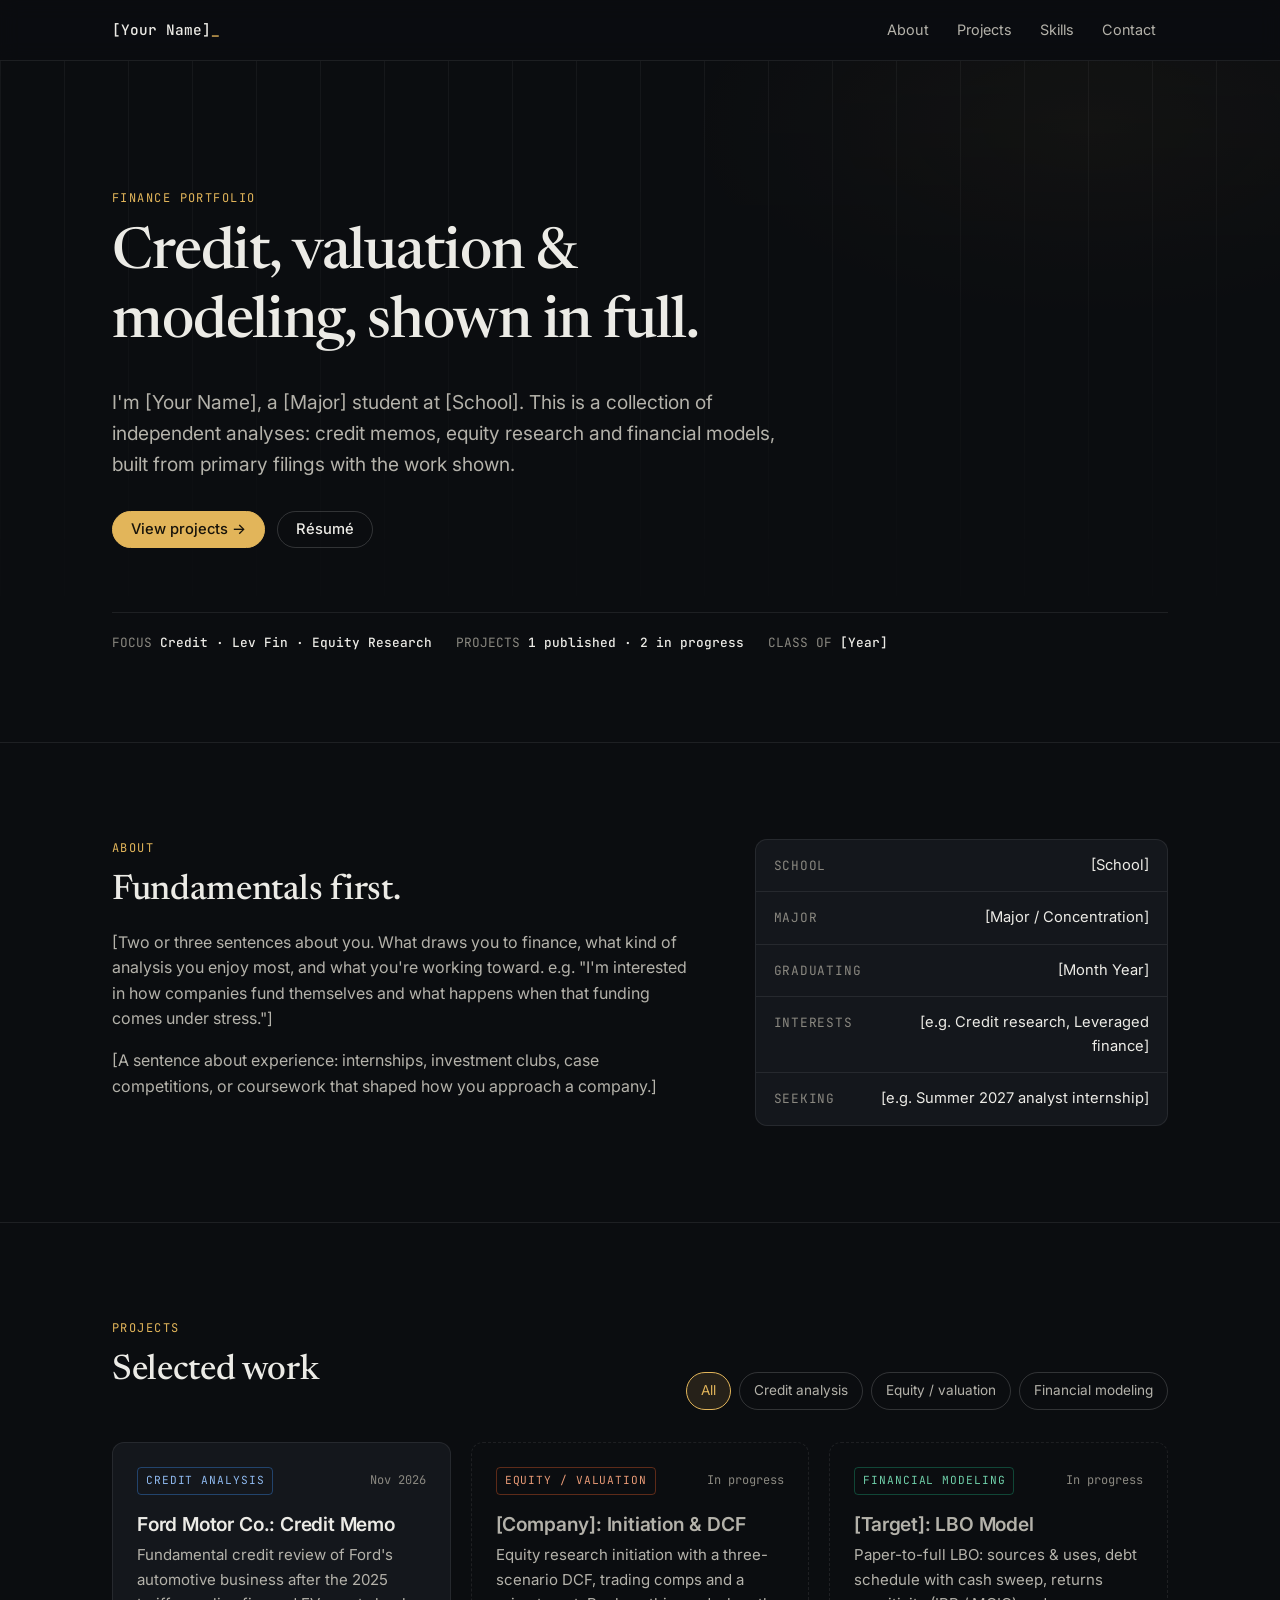
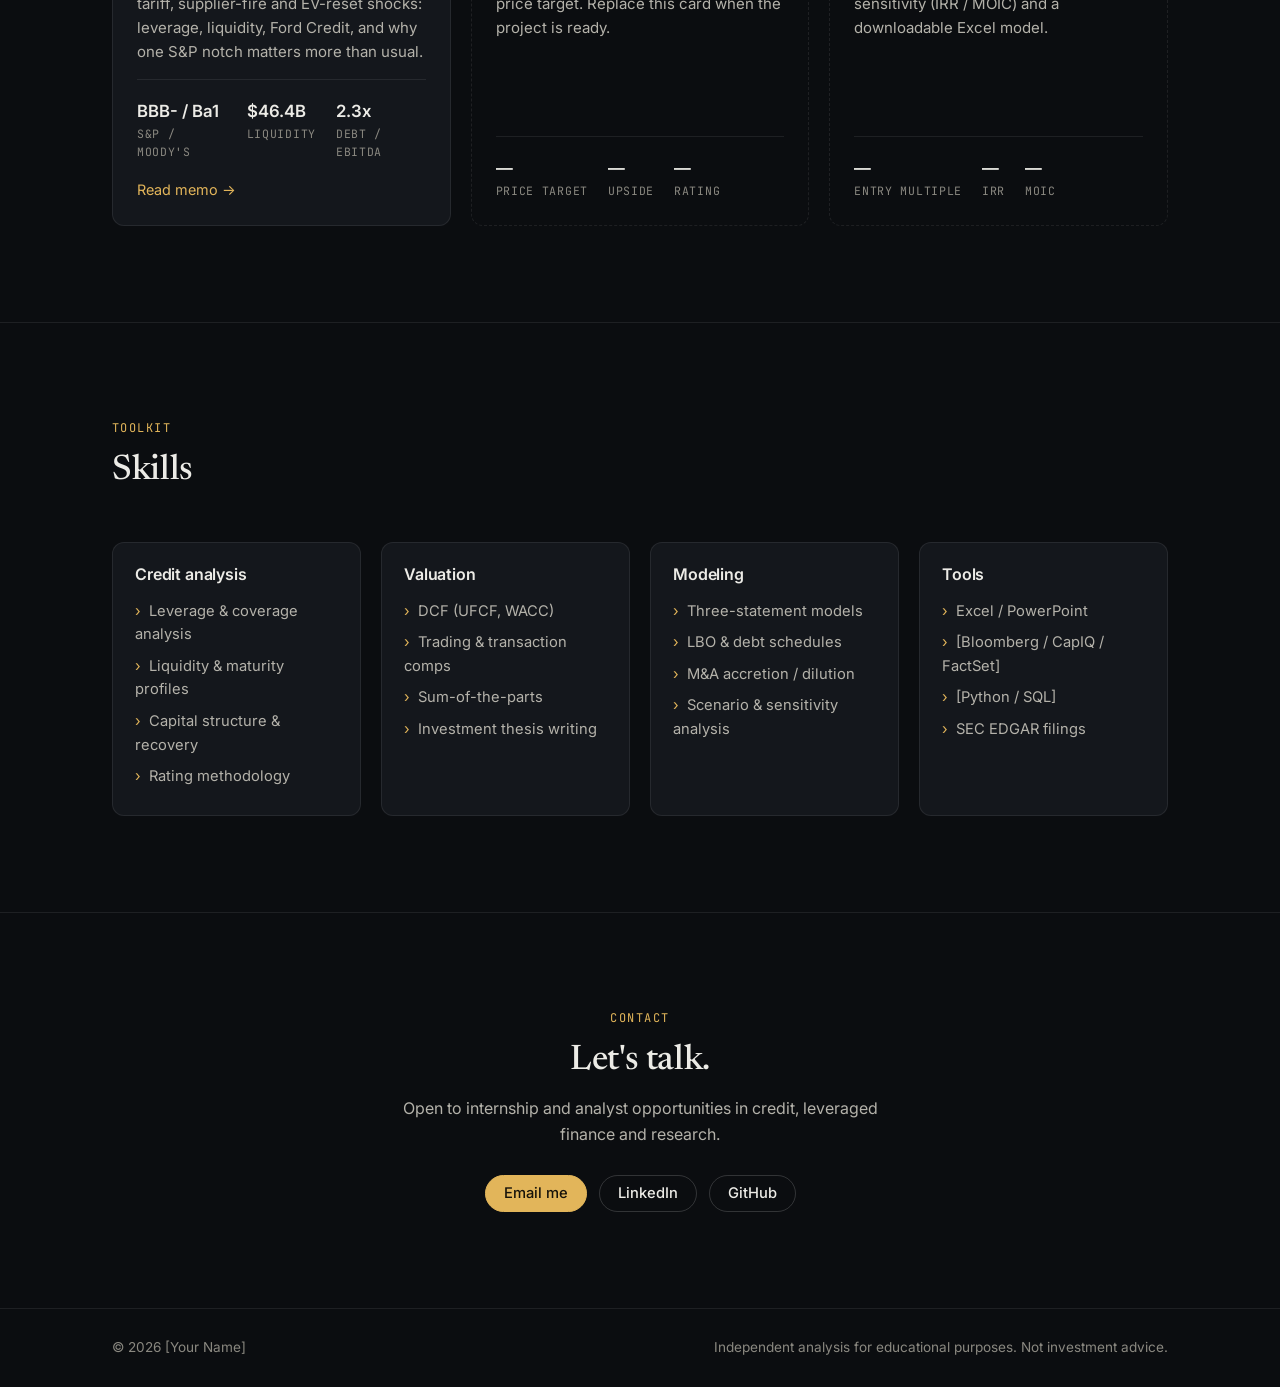
==== index.html @ 2c77fc1b "Build dark-theme finance portfolio with sample Ford credit memo - Home page: hero, about, filterable" ====
<!doctype html>
<html lang="en">
<head>
  <meta charset="utf-8">
  <meta name="viewport" content="width=device-width, initial-scale=1">
  <title>[Your Name] · Finance Portfolio</title>
  <meta name="description" content="Credit analysis, equity valuation and financial modeling projects by [Your Name].">
  <meta name="theme-color" content="#0b0d10">
  <link rel="icon" href="assets/img/favicon.svg" type="image/svg+xml">
  <link rel="preconnect" href="https://fonts.googleapis.com">
  <link rel="preconnect" href="https://fonts.gstatic.com" crossorigin>
  <link href="https://fonts.googleapis.com/css2?family=Inter:wght@400;500;600&family=JetBrains+Mono:wght@400;500&family=Newsreader:opsz,wght@6..72,400;6..72,500&display=swap" rel="stylesheet">
  <link rel="stylesheet" href="assets/css/style.css">
</head>
<body>
  <a class="skip-link" href="#main">Skip to content</a>

  <header class="nav">
    <div class="container nav-inner">
      <a class="brand" href="#top">[Your Name]<span>_</span></a>
      <button class="nav-toggle" aria-expanded="false" aria-controls="nav-links">Menu</button>
      <ul class="nav-links" id="nav-links">
        <li><a href="#about">About</a></li>
        <li><a href="#projects">Projects</a></li>
        <li><a href="#skills">Skills</a></li>
        <li><a href="#contact">Contact</a></li>
      </ul>
    </div>
  </header>

  <main id="main">
    <!-- ============ HERO ============ -->
    <section class="hero" id="top">
      <div class="container">
        <span class="eyebrow">Finance portfolio</span>
        <h1>Credit, valuation &amp; modeling, shown in full.</h1>
        <p class="lede">
          I'm [Your Name], a [Major] student at [School]. This is a collection of independent
          analyses: credit memos, equity research and financial models, built from primary filings
          with the work shown.
        </p>
        <div class="hero-actions">
          <a class="btn btn-primary" href="#projects">View projects →</a>
          <a class="btn" href="assets/resume.pdf" target="_blank" rel="noopener">Résumé</a>
        </div>
        <div class="ticker" aria-label="Quick facts">
          <span>FOCUS <b>Credit · Lev Fin · Equity Research</b></span>
          <span>PROJECTS <b>1 published · 2 in progress</b></span>
          <span>CLASS OF <b>[Year]</b></span>
        </div>
      </div>
    </section>

    <!-- ============ ABOUT ============ -->
    <section class="section" id="about">
      <div class="container about-grid">
        <div>
          <span class="eyebrow">About</span>
          <h2>Fundamentals first.</h2>
          <p>
            [Two or three sentences about you. What draws you to finance, what kind of analysis you
            enjoy most, and what you're working toward. e.g. "I'm interested in how companies fund
            themselves and what happens when that funding comes under stress."]
          </p>
          <p>
            [A sentence about experience: internships, investment clubs, case competitions,
            or coursework that shaped how you approach a company.]
          </p>
        </div>
        <ul class="facts">
          <li><span>School</span><span>[School]</span></li>
          <li><span>Major</span><span>[Major / Concentration]</span></li>
          <li><span>Graduating</span><span>[Month Year]</span></li>
          <li><span>Interests</span><span>[e.g. Credit research, Leveraged finance]</span></li>
          <li><span>Seeking</span><span>[e.g. Summer 2027 analyst internship]</span></li>
        </ul>
      </div>
    </section>

    <!-- ============ PROJECTS ============ -->
    <section class="section" id="projects">
      <div class="container">
        <div class="section-head">
          <div>
            <span class="eyebrow">Projects</span>
            <h2>Selected work</h2>
          </div>
          <div class="filters" role="group" aria-label="Filter projects">
            <button class="chip" data-filter="all" aria-pressed="true">All</button>
            <button class="chip" data-filter="credit" aria-pressed="false">Credit analysis</button>
            <button class="chip" data-filter="equity" aria-pressed="false">Equity / valuation</button>
            <button class="chip" data-filter="model" aria-pressed="false">Financial modeling</button>
          </div>
        </div>

        <div class="grid">
          <!-- Published project -->
          <a class="card" href="projects/ford-credit-analysis.html" data-category="credit">
            <div class="card-top">
              <span class="tag tag-credit">Credit analysis</span>
              <span class="date">Nov 2026</span>
            </div>
            <h3>Ford Motor Co.: Credit Memo</h3>
            <p>
              Fundamental credit review of Ford's automotive business after the 2025 tariff, supplier-fire and EV-reset shocks: leverage, liquidity, Ford Credit, and why one S&amp;P notch matters more than usual.
            </p>
            <div class="card-metrics">
              <div><b>BBB- / Ba1</b><small>S&amp;P / Moody's</small></div>
              <div><b>$46.4B</b><small>Liquidity</small></div>
              <div><b>2.3x</b><small>Debt / EBITDA</small></div>
            </div>
            <span class="card-cta">Read memo →</span>
          </a>

          <!-- Placeholder: copy projects/project-template.html to publish -->
          <div class="card placeholder" data-category="equity">
            <div class="card-top">
              <span class="tag tag-equity">Equity / valuation</span>
              <span class="date">In progress</span>
            </div>
            <h3>[Company]: Initiation &amp; DCF</h3>
            <p>
              Equity research initiation with a three-scenario DCF, trading comps and a price target.
              Replace this card when the project is ready.
            </p>
            <div class="card-metrics">
              <div><b>—</b><small>Price target</small></div>
              <div><b>—</b><small>Upside</small></div>
              <div><b>—</b><small>Rating</small></div>
            </div>
          </div>

          <div class="card placeholder" data-category="model">
            <div class="card-top">
              <span class="tag tag-model">Financial modeling</span>
              <span class="date">In progress</span>
            </div>
            <h3>[Target]: LBO Model</h3>
            <p>
              Paper-to-full LBO: sources &amp; uses, debt schedule with cash sweep, returns
              sensitivity (IRR / MOIC) and a downloadable Excel model.
            </p>
            <div class="card-metrics">
              <div><b>—</b><small>Entry multiple</small></div>
              <div><b>—</b><small>IRR</small></div>
              <div><b>—</b><small>MOIC</small></div>
            </div>
          </div>
        </div>
      </div>
    </section>

    <!-- ============ SKILLS ============ -->
    <section class="section" id="skills">
      <div class="container">
        <div class="section-head">
          <div>
            <span class="eyebrow">Toolkit</span>
            <h2>Skills</h2>
          </div>
        </div>
        <div class="skills">
          <div class="skill">
            <h3>Credit analysis</h3>
            <ul>
              <li>Leverage &amp; coverage analysis</li>
              <li>Liquidity &amp; maturity profiles</li>
              <li>Capital structure &amp; recovery</li>
              <li>Rating methodology</li>
            </ul>
          </div>
          <div class="skill">
            <h3>Valuation</h3>
            <ul>
              <li>DCF (UFCF, WACC)</li>
              <li>Trading &amp; transaction comps</li>
              <li>Sum-of-the-parts</li>
              <li>Investment thesis writing</li>
            </ul>
          </div>
          <div class="skill">
            <h3>Modeling</h3>
            <ul>
              <li>Three-statement models</li>
              <li>LBO &amp; debt schedules</li>
              <li>M&amp;A accretion / dilution</li>
              <li>Scenario &amp; sensitivity analysis</li>
            </ul>
          </div>
          <div class="skill">
            <h3>Tools</h3>
            <ul>
              <li>Excel / PowerPoint</li>
              <li>[Bloomberg / CapIQ / FactSet]</li>
              <li>[Python / SQL]</li>
              <li>SEC EDGAR filings</li>
            </ul>
          </div>
        </div>
      </div>
    </section>

    <!-- ============ CONTACT ============ -->
    <section class="section contact" id="contact">
      <div class="container">
        <span class="eyebrow">Contact</span>
        <h2>Let's talk.</h2>
        <p>Open to internship and analyst opportunities in credit, leveraged finance and research.</p>
        <div class="hero-actions">
          <a class="btn btn-primary" href="mailto:[your.email@example.com]">Email me</a>
          <a class="btn" href="https://www.linkedin.com/in/[your-handle]" target="_blank" rel="noopener">LinkedIn</a>
          <a class="btn" href="https://github.com/tobelin1201" target="_blank" rel="noopener">GitHub</a>
        </div>
      </div>
    </section>
  </main>

  <footer class="footer">
    <div class="container">
      <span>© <span data-year>2026</span> [Your Name]</span>
      <span>Independent analysis for educational purposes. Not investment advice.</span>
    </div>
  </footer>

  <script src="assets/js/main.js"></script>
</body>
</html>
---- assets/css/style.css ----
/* ==========================================================================
   Portfolio — dark theme
   Edit the tokens in :root to restyle the whole site.
   ========================================================================== */

:root {
  color-scheme: dark;

  /* Surfaces */
  --bg:          #0b0d10;   /* page */
  --surface-1:   #14171c;   /* cards, charts */
  --surface-2:   #1b1f26;   /* raised / hover */
  --border:      rgba(255, 255, 255, 0.08);
  --border-strong: rgba(255, 255, 255, 0.16);

  /* Ink */
  --text:        #ecebe6;
  --text-2:      #b4b2aa;
  --muted:       #8a8880;

  /* Accent (links, highlights) */
  --accent:      #e2b55a;
  --accent-soft: rgba(226, 181, 90, 0.12);

  /* Status — always paired with a label, never color alone */
  --good:        #2fbf71;
  --warn:        #fab219;
  --bad:         #e66767;

  /* Chart series (validated for CVD separation on --surface-1) */
  --series-1:    #3987e5;
  --series-2:    #d95926;
  --series-3:    #199e70;
  --series-4:    #c98500;
  --grid:        #262a31;
  --axis:        #3a3f47;

  /* Type */
  --font-sans:   "Inter", system-ui, -apple-system, "Segoe UI", sans-serif;
  --font-serif:  "Newsreader", Georgia, "Times New Roman", serif;
  --font-mono:   "JetBrains Mono", ui-monospace, "SFMono-Regular", Menlo, monospace;

  --radius:      12px;
  --radius-sm:   8px;
  --maxw:        1120px;
  --gutter:      clamp(16px, 4vw, 32px);
}

/* ---------- Base ---------- */
*, *::before, *::after { box-sizing: border-box; }
html { scroll-behavior: smooth; -webkit-text-size-adjust: 100%; }
@media (prefers-reduced-motion: reduce) { html { scroll-behavior: auto; } * { transition: none !important; animation: none !important; } }

body {
  margin: 0;
  background: var(--bg);
  color: var(--text);
  font-family: var(--font-sans);
  font-size: 16px;
  line-height: 1.6;
  -webkit-font-smoothing: antialiased;
  overflow-x: hidden;
}

img, svg { max-width: 100%; display: block; }
a { color: var(--accent); text-decoration: none; }
a:hover { text-decoration: underline; text-underline-offset: 3px; }
:focus-visible { outline: 2px solid var(--accent); outline-offset: 3px; border-radius: 4px; }

h1, h2, h3, h4 { line-height: 1.2; margin: 0 0 .5em; font-weight: 600; letter-spacing: -0.01em; }
h1 { font-family: var(--font-serif); font-weight: 500; font-size: clamp(2.2rem, 5.5vw, 3.6rem); letter-spacing: -0.02em; }
h2 { font-family: var(--font-serif); font-weight: 500; font-size: clamp(1.6rem, 3.2vw, 2.2rem); }
h3 { font-size: 1.1rem; }
p { margin: 0 0 1em; }

.container { width: 100%; max-width: var(--maxw); margin: 0 auto; padding: 0 var(--gutter); }
.mono { font-family: var(--font-mono); }
.eyebrow {
  font-family: var(--font-mono);
  font-size: .75rem;
  letter-spacing: .12em;
  text-transform: uppercase;
  color: var(--accent);
  margin-bottom: .75rem;
  display: block;
}
.muted { color: var(--muted); }
.skip-link { position: absolute; left: -999px; top: 8px; background: var(--accent); color: #000; padding: 8px 12px; border-radius: 6px; z-index: 100; }
.skip-link:focus { left: 8px; }

/* ---------- Nav ---------- */
.nav {
  position: sticky; top: 0; z-index: 50;
  background: rgba(11, 13, 16, 0.82);
  backdrop-filter: saturate(140%) blur(10px);
  -webkit-backdrop-filter: saturate(140%) blur(10px);
  border-bottom: 1px solid var(--border);
}
.nav-inner { display: flex; align-items: center; justify-content: space-between; height: 60px; gap: 16px; }
.brand { font-family: var(--font-mono); font-size: .9rem; color: var(--text); font-weight: 500; white-space: nowrap; }
.brand span { color: var(--accent); }
.brand:hover { text-decoration: none; }
.nav-links { display: flex; gap: 4px; list-style: none; margin: 0; padding: 0; }
.nav-links a { color: var(--text-2); font-size: .9rem; padding: 6px 12px; border-radius: 6px; }
.nav-links a:hover { color: var(--text); background: var(--surface-2); text-decoration: none; }
.nav-toggle { display: none; background: none; border: 1px solid var(--border-strong); color: var(--text); border-radius: 6px; padding: 6px 10px; font: inherit; font-size: .85rem; cursor: pointer; }

@media (max-width: 720px) {
  .nav-toggle { display: inline-block; }
  .nav-links {
    display: none; position: absolute; top: 60px; left: 0; right: 0;
    flex-direction: column; padding: 8px var(--gutter) 16px;
    background: var(--bg); border-bottom: 1px solid var(--border);
  }
  .nav-links.open { display: flex; }
  .nav-links a { display: block; padding: 10px 12px; }
  .nav-links.nav-simple { display: flex; position: static; flex-direction: row; padding: 0; border: 0; background: none; }
}

/* ---------- Buttons ---------- */
.btn {
  display: inline-flex; align-items: center; gap: 8px;
  padding: 10px 18px; border-radius: 999px;
  font-size: .92rem; font-weight: 500; line-height: 1;
  border: 1px solid var(--border-strong); color: var(--text); background: transparent;
  cursor: pointer; transition: background .15s, border-color .15s, color .15s;
}
.btn:hover { background: var(--surface-2); text-decoration: none; }
.btn-primary { background: var(--accent); border-color: var(--accent); color: #17130a; }
.btn-primary:hover { background: #ecc574; border-color: #ecc574; }

/* ---------- Hero ---------- */
.hero { padding: clamp(64px, 12vw, 128px) 0 clamp(48px, 8vw, 88px); position: relative; }
.hero::before {
  content: ""; position: absolute; inset: 0; pointer-events: none;
  background:
    radial-gradient(600px 300px at 85% 10%, rgba(226, 181, 90, 0.07), transparent 70%),
    linear-gradient(to right, var(--border) 1px, transparent 1px) 0 0 / 64px 64px;
  mask-image: linear-gradient(to bottom, #000 0%, transparent 85%);
  -webkit-mask-image: linear-gradient(to bottom, #000 0%, transparent 85%);
  opacity: .6;
}
.hero .container { position: relative; }
.hero h1 { max-width: 19ch; }
.hero .lede { font-size: clamp(1.05rem, 2vw, 1.2rem); color: var(--text-2); max-width: 58ch; margin-bottom: 2rem; }
.hero-actions { display: flex; flex-wrap: wrap; gap: 12px; }

.ticker {
  display: flex; flex-wrap: wrap; gap: 8px 24px;
  margin-top: clamp(40px, 6vw, 64px); padding-top: 20px;
  border-top: 1px solid var(--border);
  font-family: var(--font-mono); font-size: .8rem; color: var(--muted);
}
.ticker b { color: var(--text); font-weight: 500; }

/* ---------- Sections ---------- */
section { scroll-margin-top: 72px; }
.section { padding: clamp(56px, 9vw, 96px) 0; border-top: 1px solid var(--border); }
.section-head { display: flex; flex-wrap: wrap; align-items: end; justify-content: space-between; gap: 16px 24px; margin-bottom: 32px; }
.section-head p { color: var(--text-2); max-width: 52ch; margin: 0; }

/* ---------- About ---------- */
.about-grid { display: grid; grid-template-columns: 1.4fr 1fr; gap: clamp(24px, 5vw, 64px); }
.about-grid p { color: var(--text-2); }
.facts { list-style: none; margin: 0; padding: 0; border: 1px solid var(--border); border-radius: var(--radius); background: var(--surface-1); }
.facts li { display: flex; justify-content: space-between; gap: 16px; padding: 14px 18px; border-bottom: 1px solid var(--border); font-size: .92rem; }
.facts li:last-child { border-bottom: 0; }
.facts span:first-child { color: var(--muted); font-family: var(--font-mono); font-size: .8rem; text-transform: uppercase; letter-spacing: .06em; padding-top: 2px; }
.facts span:last-child { text-align: right; }
@media (max-width: 820px) { .about-grid { grid-template-columns: 1fr; } }

/* ---------- Filters ---------- */
.filters { display: flex; flex-wrap: wrap; gap: 8px; }
.chip {
  font: inherit; font-size: .85rem; cursor: pointer;
  padding: 7px 14px; border-radius: 999px;
  border: 1px solid var(--border-strong); background: transparent; color: var(--text-2);
  transition: all .15s;
}
.chip:hover { color: var(--text); background: var(--surface-2); }
.chip[aria-pressed="true"] { background: var(--accent-soft); border-color: var(--accent); color: var(--accent); }

/* ---------- Project cards ---------- */
.grid { display: grid; grid-template-columns: repeat(auto-fill, minmax(min(100%, 320px), 1fr)); gap: 20px; }
.card {
  position: relative; display: flex; flex-direction: column;
  background: var(--surface-1); border: 1px solid var(--border); border-radius: var(--radius);
  padding: 24px; min-height: 280px;
  transition: border-color .2s, transform .2s, background .2s;
}
.card:hover { border-color: var(--border-strong); background: var(--surface-2); }
a.card { color: inherit; }
a.card:hover { text-decoration: none; transform: translateY(-2px); }
.card-top { display: flex; justify-content: space-between; align-items: center; gap: 12px; margin-bottom: 18px; }
.tag { font-family: var(--font-mono); font-size: .7rem; letter-spacing: .08em; text-transform: uppercase; padding: 4px 8px; border-radius: 4px; border: 1px solid var(--border-strong); color: var(--text-2); }
.tag-credit { color: #8fbaf0; border-color: rgba(57, 135, 229, .4); }
.tag-equity { color: #e89a76; border-color: rgba(217, 89, 38, .4); }
.tag-model  { color: #6fcfa9; border-color: rgba(25, 158, 112, .4); }
.card .date { font-family: var(--font-mono); font-size: .75rem; color: var(--muted); }
.card h3 { font-size: 1.2rem; margin-bottom: .4em; }
.card p { color: var(--text-2); font-size: .94rem; }
.card-metrics { display: flex; gap: 20px; margin-top: auto; padding-top: 18px; border-top: 1px solid var(--border); }
.card-metrics div { display: flex; flex-direction: column; }
.card-metrics b { font-weight: 600; font-size: 1.05rem; }
.card-metrics small { color: var(--muted); font-size: .72rem; font-family: var(--font-mono); text-transform: uppercase; letter-spacing: .06em; }
.card-cta { margin-top: 16px; font-size: .9rem; color: var(--accent); }
.card.placeholder { border-style: dashed; background: transparent; }
.card.placeholder h3 { color: var(--text-2); }
.card[hidden] { display: none; }

/* ---------- Skills ---------- */
.skills { display: grid; grid-template-columns: repeat(auto-fit, minmax(min(100%, 240px), 1fr)); gap: 20px; }
.skill { border: 1px solid var(--border); border-radius: var(--radius); padding: 22px; background: var(--surface-1); }
.skill h3 { font-size: 1rem; margin-bottom: .75em; }
.skill ul { list-style: none; margin: 0; padding: 0; color: var(--text-2); font-size: .92rem; }
.skill li { padding: 4px 0; }
.skill li::before { content: "›"; color: var(--accent); margin-right: 8px; }

/* ---------- Contact / footer ---------- */
.contact { text-align: center; }
.contact h2 { margin-bottom: .4em; }
.contact p { color: var(--text-2); max-width: 48ch; margin: 0 auto 28px; }
.contact .hero-actions { justify-content: center; }
.footer { border-top: 1px solid var(--border); padding: 28px 0; color: var(--muted); font-size: .85rem; }
.footer .container { display: flex; flex-wrap: wrap; justify-content: space-between; gap: 12px; }

/* ==========================================================================
   Project / memo pages
   ========================================================================== */
.memo-head { padding: clamp(48px, 8vw, 88px) 0 32px; }
.memo-head h1 { max-width: 22ch; }
.back { display: table; font-size: .88rem; color: var(--text-2); margin-bottom: 28px; }
.memo-meta { display: flex; flex-wrap: wrap; gap: 8px 28px; font-family: var(--font-mono); font-size: .8rem; color: var(--muted); margin-top: 20px; }
.memo-meta b { color: var(--text); font-weight: 500; }

.memo-layout { display: grid; grid-template-columns: 200px minmax(0, 1fr); gap: 56px; padding-bottom: 96px; }
.toc { position: sticky; top: 84px; align-self: start; font-size: .85rem; }
.toc p { font-family: var(--font-mono); font-size: .72rem; letter-spacing: .1em; text-transform: uppercase; color: var(--muted); margin-bottom: 10px; }
.toc ol { list-style: none; margin: 0; padding: 0; border-left: 1px solid var(--border); }
.toc a { display: block; color: var(--text-2); padding: 5px 0 5px 14px; margin-left: -1px; border-left: 1px solid transparent; }
.toc a:hover, .toc a.active { color: var(--text); border-left-color: var(--accent); text-decoration: none; }
@media (max-width: 960px) { .memo-layout { grid-template-columns: 1fr; gap: 0; } .toc { display: none; } }

.memo { min-width: 0; }
.memo section { padding: 40px 0; border-top: 1px solid var(--border); }
.memo section:first-child { border-top: 0; padding-top: 0; }
.memo h2 { font-size: 1.7rem; }
.memo h3 { margin-top: 1.6em; }
.memo p, .memo li { color: var(--text-2); }
.memo p strong, .memo li strong { color: var(--text); font-weight: 600; }
.memo ul { padding-left: 1.2em; }
.memo li { margin-bottom: .5em; }
.memo .num { font-variant-numeric: tabular-nums; }

/* Verdict box */
.verdict {
  border: 1px solid var(--border-strong); border-left: 3px solid var(--accent);
  background: var(--surface-1); border-radius: var(--radius-sm);
  padding: 22px 24px; margin: 8px 0 28px;
}
.verdict .eyebrow { margin-bottom: .4rem; }
.verdict p:last-child { margin-bottom: 0; }
.verdict h3 { margin: 0 0 .5em; font-size: 1.2rem; }

/* Stat tiles */
.stats { display: grid; grid-template-columns: repeat(auto-fit, minmax(min(100%, 170px), 1fr)); gap: 12px; margin: 24px 0; }
.stat { background: var(--surface-1); border: 1px solid var(--border); border-radius: var(--radius-sm); padding: 16px 18px; }
.stat .label { font-size: .78rem; color: var(--muted); display: block; margin-bottom: 6px; }
.stat .value { font-size: 1.6rem; font-weight: 600; letter-spacing: -0.01em; color: var(--text); display: block; line-height: 1.15; }
.stat .sub { font-size: .78rem; color: var(--text-2); display: block; margin-top: 4px; }

/* Tables */
.table-wrap { overflow-x: auto; margin: 20px 0; border: 1px solid var(--border); border-radius: var(--radius-sm); background: var(--surface-1); }
table { width: 100%; border-collapse: collapse; font-size: .88rem; }
th, td { padding: 10px 14px; text-align: right; border-bottom: 1px solid var(--border); white-space: nowrap; font-variant-numeric: tabular-nums; }
th:first-child, td:first-child { text-align: left; }
thead th { font-family: var(--font-mono); font-weight: 500; font-size: .72rem; letter-spacing: .06em; text-transform: uppercase; color: var(--muted); background: var(--surface-2); }
tbody td { color: var(--text-2); }
tbody td:first-child { color: var(--text); }
tbody tr:last-child td { border-bottom: 0; }
tr.total td { color: var(--text); font-weight: 600; border-top: 1px solid var(--border-strong); }
tr.sub td:first-child { padding-left: 28px; }
.neg { color: var(--bad) !important; }
caption { caption-side: bottom; text-align: left; padding: 10px 14px; font-size: .78rem; color: var(--muted); }

/* Status pill (icon + label, never color alone) */
.pill { display: inline-flex; align-items: center; gap: 6px; font-size: .78rem; padding: 3px 9px; border-radius: 999px; border: 1px solid currentColor; white-space: nowrap; }
.pill.good { color: var(--good); }
.pill.warn { color: var(--warn); }
.pill.bad  { color: var(--bad); }

/* Strengths / risks */
.two-col { display: grid; grid-template-columns: 1fr 1fr; gap: 20px; margin-top: 16px; }
.two-col > div { border: 1px solid var(--border); border-radius: var(--radius-sm); padding: 20px 22px; background: var(--surface-1); }
.two-col h3 { margin-top: 0; display: flex; align-items: center; gap: 8px; }
.two-col ul { margin: 0; }
@media (max-width: 760px) { .two-col { grid-template-columns: 1fr; } }

.note { font-size: .82rem; color: var(--muted); border-top: 1px solid var(--border); padding-top: 16px; margin-top: 24px; }
.sources ol { padding-left: 1.2em; font-size: .86rem; }
.sources li { word-break: break-word; }

/* ==========================================================================
   Charts (rendered by assets/js/charts.js)
   ========================================================================== */
.chart-card { background: var(--surface-1); border: 1px solid var(--border); border-radius: var(--radius); padding: 20px 20px 12px; margin: 24px 0; }
.chart-card h4 { font-size: .98rem; margin: 0 0 2px; color: var(--text); }
.chart-card .chart-sub { font-size: .8rem; color: var(--muted); margin: 0 0 12px; }
.chart { position: relative; width: 100%; }
.chart svg { overflow: visible; }
.chart text { font-family: var(--font-sans); fill: var(--muted); font-size: 11px; font-variant-numeric: tabular-nums; }
.chart .label-strong { fill: var(--text); font-weight: 600; }
.chart .grid line { stroke: var(--grid); stroke-width: 1; }
.chart .zero { stroke: var(--axis); stroke-width: 1; }
.chart .bar { transition: opacity .12s; }
.chart .bar:hover, .chart .bar:focus { opacity: .8; outline: none; }
.chart .hit { fill: transparent; cursor: crosshair; }
.chart .crosshair { stroke: var(--axis); stroke-width: 1; }

.legend { display: flex; flex-wrap: wrap; gap: 6px 18px; font-size: .8rem; color: var(--text-2); margin: 0 0 10px; padding: 0; list-style: none; }
.legend li { display: inline-flex; align-items: center; gap: 7px; }
.legend .sw { width: 10px; height: 10px; border-radius: 2px; display: inline-block; }
.legend .ln { width: 16px; height: 2px; border-radius: 1px; display: inline-block; }

.tooltip {
  position: absolute; pointer-events: none; z-index: 5;
  background: #0e1014; border: 1px solid var(--border-strong); border-radius: 8px;
  padding: 8px 10px; font-size: .78rem; min-width: 130px;
  box-shadow: 0 6px 24px rgba(0, 0, 0, .45);
  opacity: 0; transition: opacity .1s;
}
.tooltip.show { opacity: 1; }
.tooltip .tt-title { color: var(--muted); font-family: var(--font-mono); font-size: .7rem; margin-bottom: 4px; }
.tooltip .tt-row { display: flex; align-items: center; gap: 8px; line-height: 1.6; }
.tooltip .tt-row b { color: var(--text); font-weight: 600; font-variant-numeric: tabular-nums; margin-left: auto; padding-left: 12px; }
.tooltip .tt-row span { color: var(--text-2); }
.tooltip .tt-key { width: 10px; height: 2px; border-radius: 1px; flex: none; }

.chart-table summary { cursor: pointer; font-size: .78rem; color: var(--muted); padding: 8px 0 4px; list-style: none; }
.chart-table summary::-webkit-details-marker { display: none; }
.chart-table summary::before { content: "▸ "; }
.chart-table[open] summary::before { content: "▾ "; }
.chart-table summary:hover { color: var(--text-2); }
.chart-table .table-wrap { margin: 8px 0; }
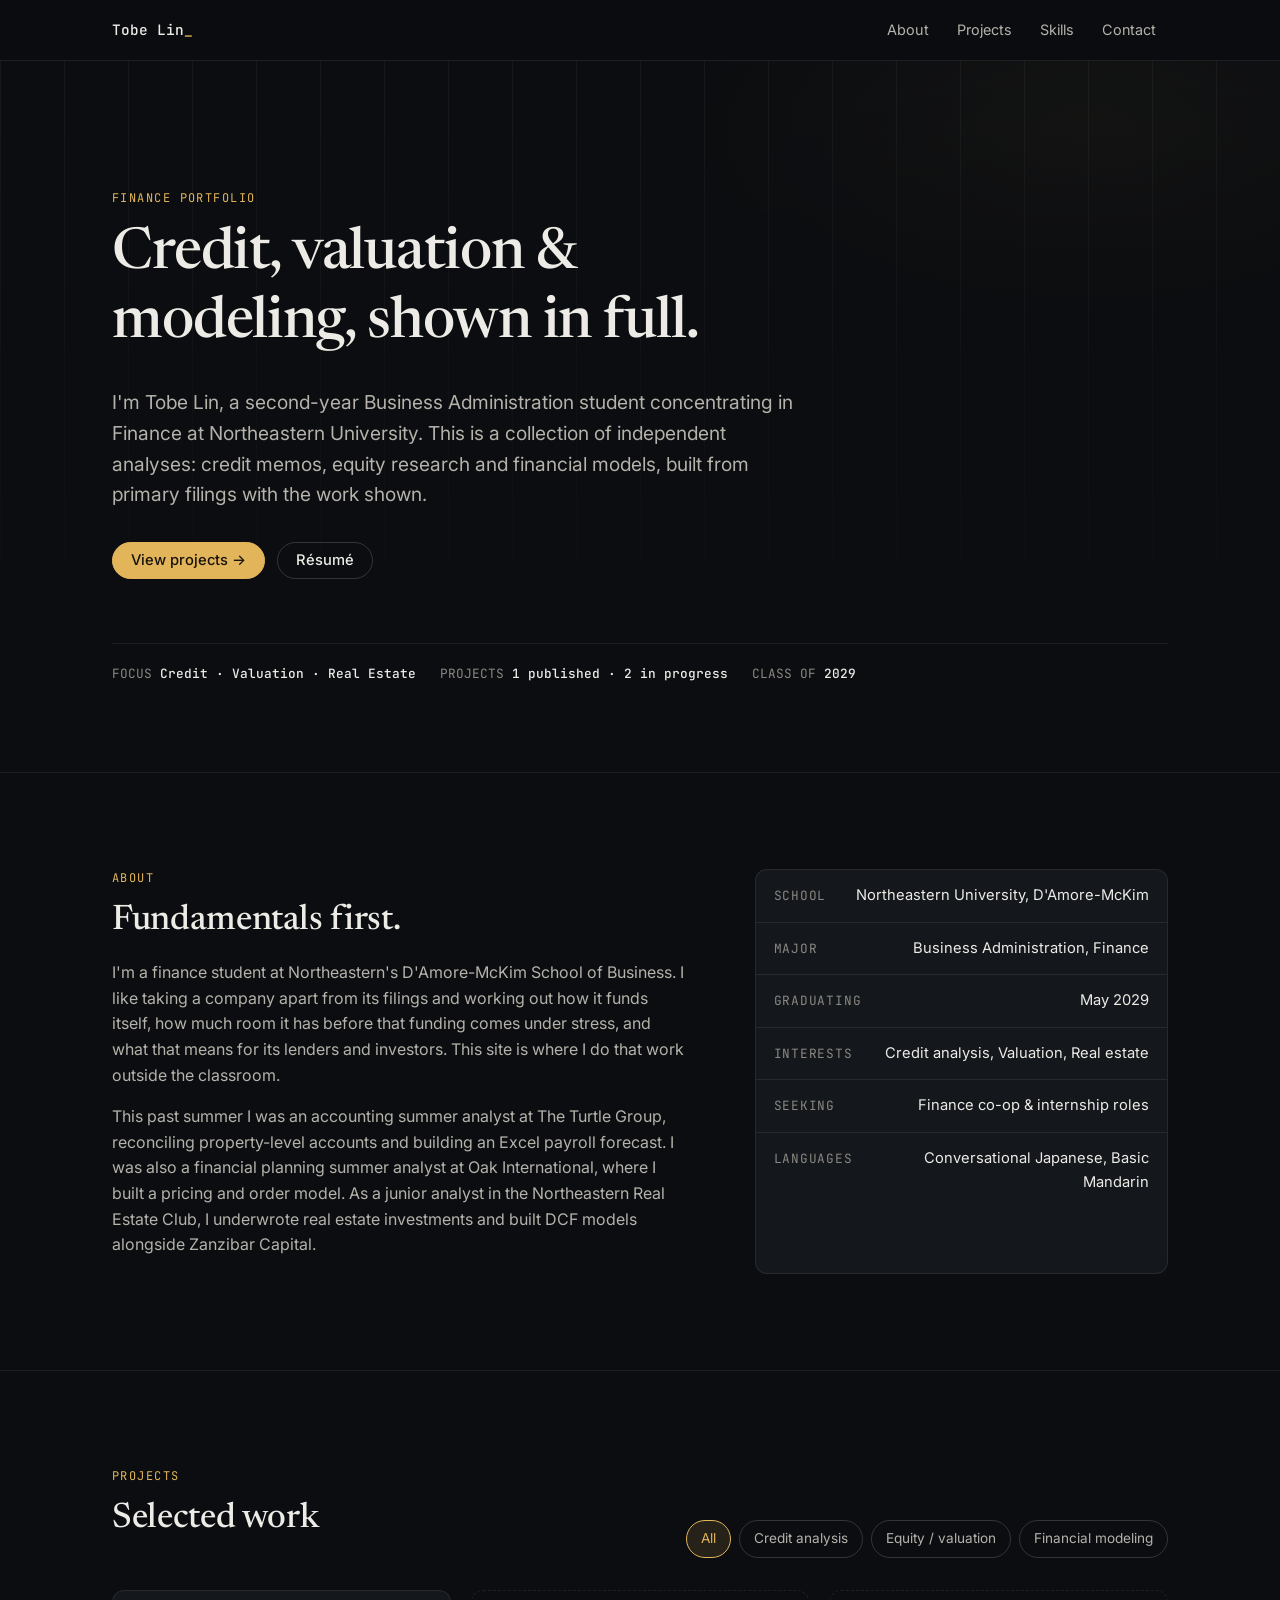
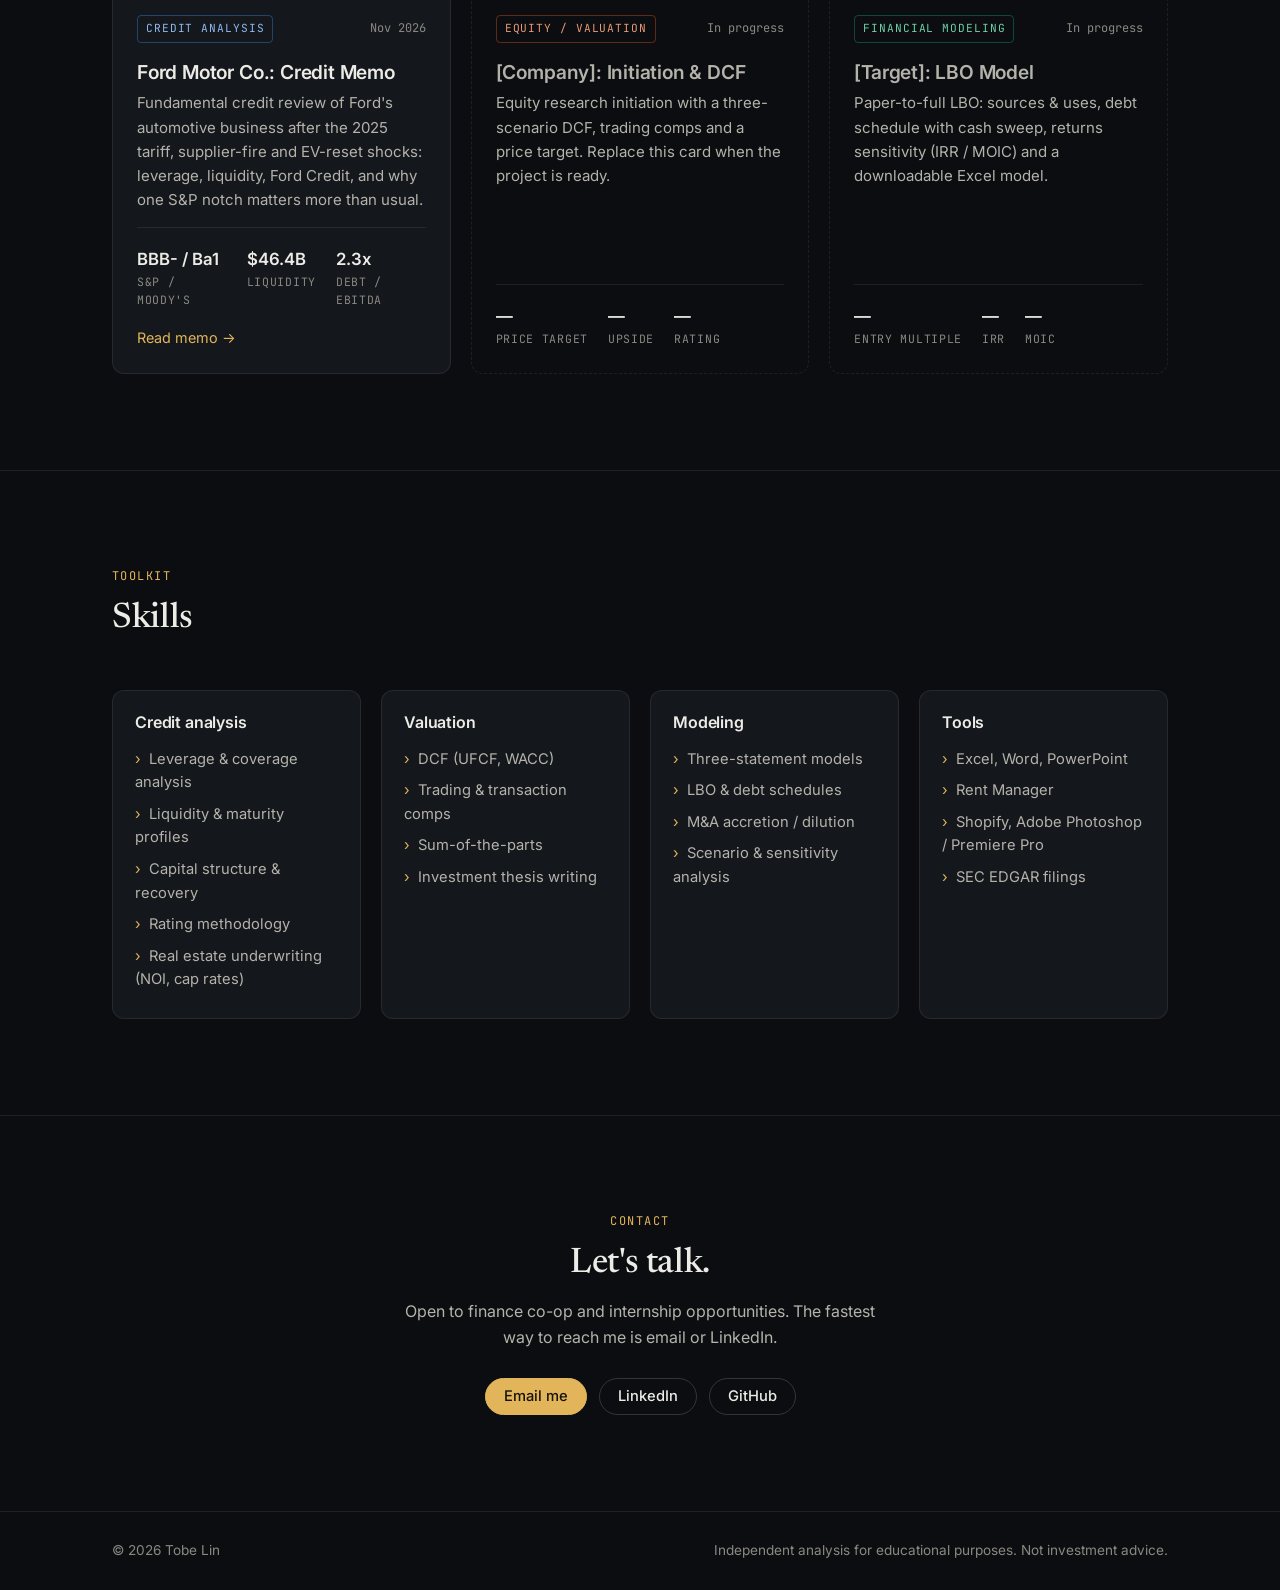
==== commit 50931b91: "Add Tobe Lin's details, resume and contact links Co-Authored-By: Claude Opus 5.5 <noreply@anthropic." ====
--- a/index.html
+++ b/index.html
@@ -3,8 +3,8 @@
 <head>
   <meta charset="utf-8">
   <meta name="viewport" content="width=device-width, initial-scale=1">
-  <title>[Your Name] · Finance Portfolio</title>
-  <meta name="description" content="Credit analysis, equity valuation and financial modeling projects by [Your Name].">
+  <title>Tobe Lin · Finance Portfolio</title>
+  <meta name="description" content="Credit analysis, equity valuation and financial modeling projects by Tobe Lin, finance student at Northeastern University.">
   <meta name="theme-color" content="#0b0d10">
   <link rel="icon" href="assets/img/favicon.svg" type="image/svg+xml">
   <link rel="preconnect" href="https://fonts.googleapis.com">
@@ -17,7 +17,7 @@
 
   <header class="nav">
     <div class="container nav-inner">
-      <a class="brand" href="#top">[Your Name]<span>_</span></a>
+      <a class="brand" href="#top">Tobe Lin<span>_</span></a>
       <button class="nav-toggle" aria-expanded="false" aria-controls="nav-links">Menu</button>
       <ul class="nav-links" id="nav-links">
         <li><a href="#about">About</a></li>
@@ -35,18 +35,18 @@
         <span class="eyebrow">Finance portfolio</span>
         <h1>Credit, valuation &amp; modeling, shown in full.</h1>
         <p class="lede">
-          I'm [Your Name], a [Major] student at [School]. This is a collection of independent
-          analyses: credit memos, equity research and financial models, built from primary filings
-          with the work shown.
+          I'm Tobe Lin, a second-year Business Administration student concentrating in Finance at
+          Northeastern University. This is a collection of independent analyses: credit memos, equity
+          research and financial models, built from primary filings with the work shown.
         </p>
         <div class="hero-actions">
           <a class="btn btn-primary" href="#projects">View projects →</a>
           <a class="btn" href="assets/resume.pdf" target="_blank" rel="noopener">Résumé</a>
         </div>
         <div class="ticker" aria-label="Quick facts">
-          <span>FOCUS <b>Credit · Lev Fin · Equity Research</b></span>
+          <span>FOCUS <b>Credit · Valuation · Real Estate</b></span>
           <span>PROJECTS <b>1 published · 2 in progress</b></span>
-          <span>CLASS OF <b>[Year]</b></span>
+          <span>CLASS OF <b>2029</b></span>
         </div>
       </div>
     </section>
@@ -58,21 +58,26 @@
           <span class="eyebrow">About</span>
           <h2>Fundamentals first.</h2>
           <p>
-            [Two or three sentences about you. What draws you to finance, what kind of analysis you
-            enjoy most, and what you're working toward. e.g. "I'm interested in how companies fund
-            themselves and what happens when that funding comes under stress."]
+            I'm a finance student at Northeastern's D'Amore-McKim School of Business. I like
+            taking a company apart from its filings and working out how it funds itself, how much
+            room it has before that funding comes under stress, and what that means for its lenders and
+            investors. This site is where I do that work outside the classroom.
           </p>
           <p>
-            [A sentence about experience: internships, investment clubs, case competitions,
-            or coursework that shaped how you approach a company.]
+            This past summer I was an accounting summer analyst at The Turtle Group, reconciling
+            property-level accounts and building an Excel payroll forecast. I was also a financial planning
+            summer analyst at Oak International, where I built a pricing and order model. As a junior analyst
+            in the Northeastern Real Estate Club, I underwrote real estate investments and built DCF models
+            alongside Zanzibar Capital.
           </p>
         </div>
         <ul class="facts">
-          <li><span>School</span><span>[School]</span></li>
-          <li><span>Major</span><span>[Major / Concentration]</span></li>
-          <li><span>Graduating</span><span>[Month Year]</span></li>
-          <li><span>Interests</span><span>[e.g. Credit research, Leveraged finance]</span></li>
-          <li><span>Seeking</span><span>[e.g. Summer 2027 analyst internship]</span></li>
+          <li><span>School</span><span>Northeastern University, D'Amore-McKim</span></li>
+          <li><span>Major</span><span>Business Administration, Finance</span></li>
+          <li><span>Graduating</span><span>May 2029</span></li>
+          <li><span>Interests</span><span>Credit analysis, Valuation, Real estate</span></li>
+          <li><span>Seeking</span><span>Finance co-op &amp; internship roles</span></li>
+          <li><span>Languages</span><span>Conversational Japanese, Basic Mandarin</span></li>
         </ul>
       </div>
     </section>
@@ -167,6 +172,7 @@
               <li>Liquidity &amp; maturity profiles</li>
               <li>Capital structure &amp; recovery</li>
               <li>Rating methodology</li>
+              <li>Real estate underwriting (NOI, cap rates)</li>
             </ul>
           </div>
           <div class="skill">
@@ -190,9 +196,9 @@
           <div class="skill">
             <h3>Tools</h3>
             <ul>
-              <li>Excel / PowerPoint</li>
-              <li>[Bloomberg / CapIQ / FactSet]</li>
-              <li>[Python / SQL]</li>
+              <li>Excel, Word, PowerPoint</li>
+              <li>Rent Manager</li>
+              <li>Shopify, Adobe Photoshop / Premiere Pro</li>
               <li>SEC EDGAR filings</li>
             </ul>
           </div>
@@ -205,10 +211,10 @@
       <div class="container">
         <span class="eyebrow">Contact</span>
         <h2>Let's talk.</h2>
-        <p>Open to internship and analyst opportunities in credit, leveraged finance and research.</p>
+        <p>Open to finance co-op and internship opportunities. The fastest way to reach me is email or LinkedIn.</p>
         <div class="hero-actions">
-          <a class="btn btn-primary" href="mailto:[your.email@example.com]">Email me</a>
-          <a class="btn" href="https://www.linkedin.com/in/[your-handle]" target="_blank" rel="noopener">LinkedIn</a>
+          <a class="btn btn-primary" href="mailto:tobelin1201@gmail.com">Email me</a>
+          <a class="btn" href="https://www.linkedin.com/in/tobelin/" target="_blank" rel="noopener">LinkedIn</a>
           <a class="btn" href="https://github.com/tobelin1201" target="_blank" rel="noopener">GitHub</a>
         </div>
       </div>
@@ -217,7 +223,7 @@
 
   <footer class="footer">
     <div class="container">
-      <span>© <span data-year>2026</span> [Your Name]</span>
+      <span>© <span data-year>2026</span> Tobe Lin</span>
       <span>Independent analysis for educational purposes. Not investment advice.</span>
     </div>
   </footer>
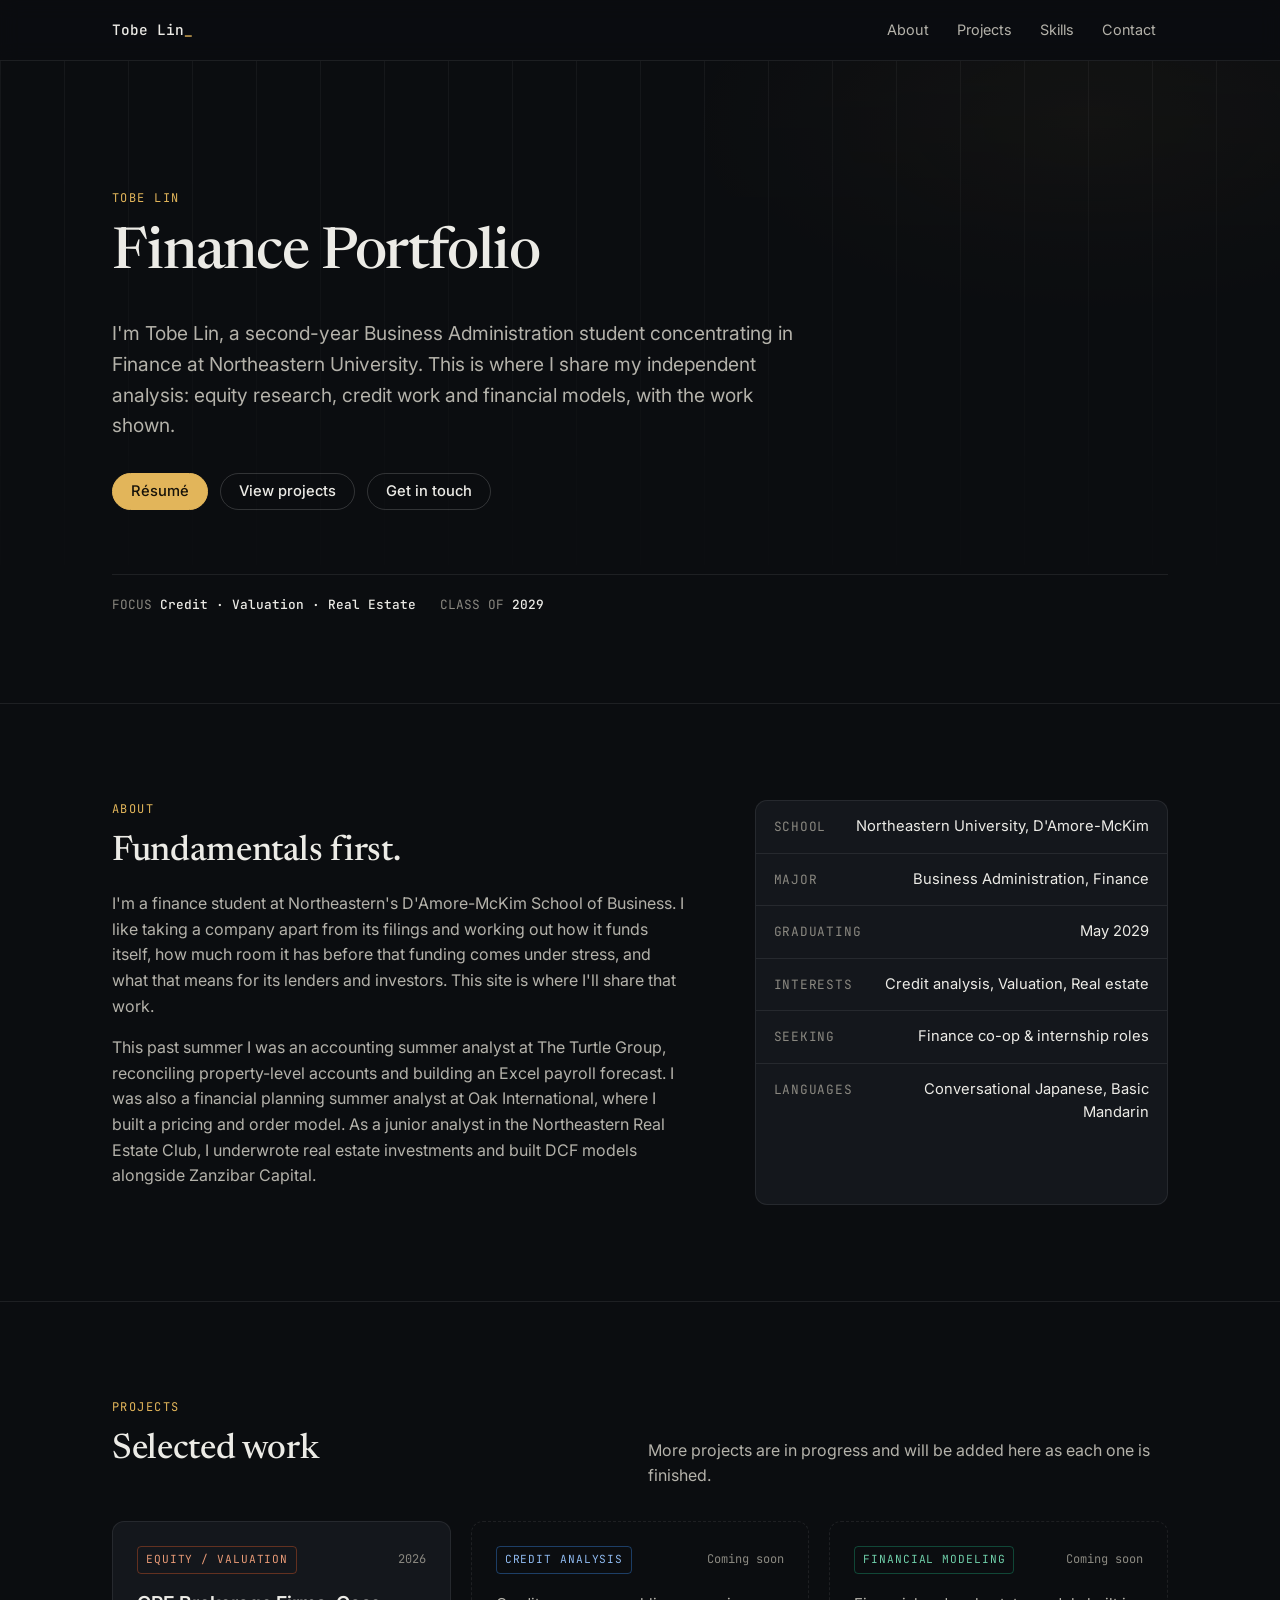
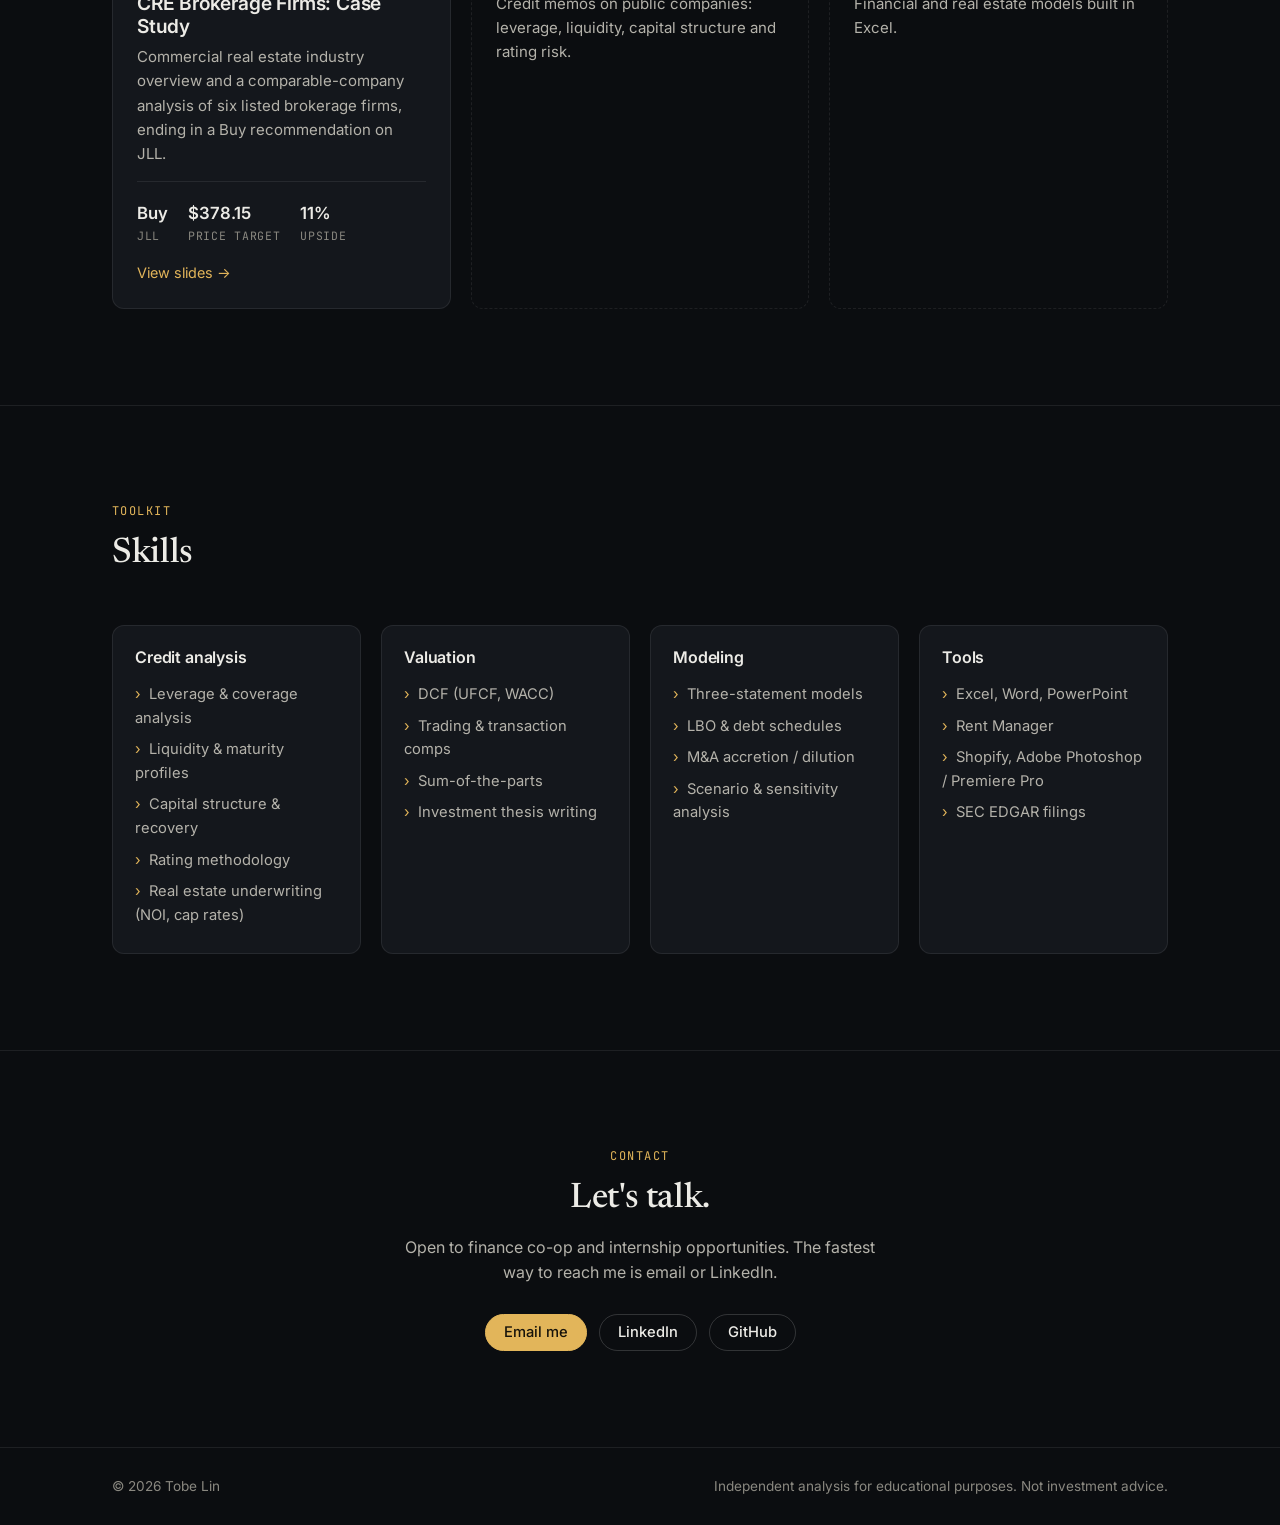
==== commit 56be8943: "Add CRE brokerage case study with inline slide viewer - Shorten hero title to Finance Portfolio - Re" ====
--- a/index.html
+++ b/index.html
@@ -32,20 +32,20 @@
     <!-- ============ HERO ============ -->
     <section class="hero" id="top">
       <div class="container">
-        <span class="eyebrow">Finance portfolio</span>
-        <h1>Credit, valuation &amp; modeling, shown in full.</h1>
+        <span class="eyebrow">Tobe Lin</span>
+        <h1>Finance Portfolio</h1>
         <p class="lede">
           I'm Tobe Lin, a second-year Business Administration student concentrating in Finance at
-          Northeastern University. This is a collection of independent analyses: credit memos, equity
-          research and financial models, built from primary filings with the work shown.
+          Northeastern University. This is where I share my independent analysis: equity research, credit work and
+          financial models, with the work shown.
         </p>
         <div class="hero-actions">
-          <a class="btn btn-primary" href="#projects">View projects →</a>
-          <a class="btn" href="assets/resume.pdf" target="_blank" rel="noopener">Résumé</a>
+          <a class="btn btn-primary" href="assets/resume.pdf" target="_blank" rel="noopener">Résumé</a>
+          <a class="btn" href="#projects">View projects</a>
+          <a class="btn" href="#contact">Get in touch</a>
         </div>
         <div class="ticker" aria-label="Quick facts">
           <span>FOCUS <b>Credit · Valuation · Real Estate</b></span>
-          <span>PROJECTS <b>1 published · 2 in progress</b></span>
           <span>CLASS OF <b>2029</b></span>
         </div>
       </div>
@@ -61,7 +61,7 @@
             I'm a finance student at Northeastern's D'Amore-McKim School of Business. I like
             taking a company apart from its filings and working out how it funds itself, how much
             room it has before that funding comes under stress, and what that means for its lenders and
-            investors. This site is where I do that work outside the classroom.
+            investors. This site is where I'll share that work.
           </p>
           <p>
             This past summer I was an accounting summer analyst at The Turtle Group, reconciling
@@ -90,66 +90,40 @@
             <span class="eyebrow">Projects</span>
             <h2>Selected work</h2>
           </div>
-          <div class="filters" role="group" aria-label="Filter projects">
-            <button class="chip" data-filter="all" aria-pressed="true">All</button>
-            <button class="chip" data-filter="credit" aria-pressed="false">Credit analysis</button>
-            <button class="chip" data-filter="equity" aria-pressed="false">Equity / valuation</button>
-            <button class="chip" data-filter="model" aria-pressed="false">Financial modeling</button>
-          </div>
+          <p>More projects are in progress and will be added here as each one is finished.</p>
         </div>
 
         <div class="grid">
-          <!-- Published project -->
-          <a class="card" href="projects/ford-credit-analysis.html" data-category="credit">
+          <a class="card" href="projects/cre-brokerage-case-study.html">
+            <div class="card-top">
+              <span class="tag tag-equity">Equity / valuation</span>
+              <span class="date">2026</span>
+            </div>
+            <h3>CRE Brokerage Firms: Case Study</h3>
+            <p>
+              Commercial real estate industry overview and a comparable-company analysis of six listed brokerage
+              firms, ending in a Buy recommendation on JLL.
+            </p>
+            <div class="card-metrics">
+              <div><b>Buy</b><small>JLL</small></div>
+              <div><b>$378.15</b><small>Price target</small></div>
+              <div><b>11%</b><small>Upside</small></div>
+            </div>
+            <span class="card-cta">View slides →</span>
+          </a>
+          <div class="card placeholder">
             <div class="card-top">
               <span class="tag tag-credit">Credit analysis</span>
-              <span class="date">Nov 2026</span>
-            </div>
-            <h3>Ford Motor Co.: Credit Memo</h3>
-            <p>
-              Fundamental credit review of Ford's automotive business after the 2025 tariff, supplier-fire and EV-reset shocks: leverage, liquidity, Ford Credit, and why one S&amp;P notch matters more than usual.
-            </p>
-            <div class="card-metrics">
-              <div><b>BBB- / Ba1</b><small>S&amp;P / Moody's</small></div>
-              <div><b>$46.4B</b><small>Liquidity</small></div>
-              <div><b>2.3x</b><small>Debt / EBITDA</small></div>
-            </div>
-            <span class="card-cta">Read memo →</span>
-          </a>
-
-          <!-- Placeholder: copy projects/project-template.html to publish -->
-          <div class="card placeholder" data-category="equity">
-            <div class="card-top">
-              <span class="tag tag-equity">Equity / valuation</span>
-              <span class="date">In progress</span>
-            </div>
-            <h3>[Company]: Initiation &amp; DCF</h3>
-            <p>
-              Equity research initiation with a three-scenario DCF, trading comps and a price target.
-              Replace this card when the project is ready.
-            </p>
-            <div class="card-metrics">
-              <div><b>—</b><small>Price target</small></div>
-              <div><b>—</b><small>Upside</small></div>
-              <div><b>—</b><small>Rating</small></div>
-            </div>
-          </div>
-
-          <div class="card placeholder" data-category="model">
+              <span class="date">Coming soon</span>
+            </div>
+            <p>Credit memos on public companies: leverage, liquidity, capital structure and rating risk.</p>
+          </div>
+          <div class="card placeholder">
             <div class="card-top">
               <span class="tag tag-model">Financial modeling</span>
-              <span class="date">In progress</span>
-            </div>
-            <h3>[Target]: LBO Model</h3>
-            <p>
-              Paper-to-full LBO: sources &amp; uses, debt schedule with cash sweep, returns
-              sensitivity (IRR / MOIC) and a downloadable Excel model.
-            </p>
-            <div class="card-metrics">
-              <div><b>—</b><small>Entry multiple</small></div>
-              <div><b>—</b><small>IRR</small></div>
-              <div><b>—</b><small>MOIC</small></div>
-            </div>
+              <span class="date">Coming soon</span>
+            </div>
+            <p>Financial and real estate models built in Excel.</p>
           </div>
         </div>
       </div>
--- a/assets/css/style.css
+++ b/assets/css/style.css
@@ -342,3 +342,44 @@
 .chart-table[open] summary::before { content: "▾ "; }
 .chart-table summary:hover { color: var(--text-2); }
 .chart-table .table-wrap { margin: 8px 0; }
+
+/* ==========================================================================
+   Slide deck viewer (projects/*.html with .deck)
+   ========================================================================== */
+.deck { margin: 8px 0 28px; }
+.deck-stage {
+  position: relative; background: var(--surface-1); border: 1px solid var(--border);
+  border-radius: var(--radius); padding: 12px; outline: none;
+}
+.deck-stage:focus-visible { border-color: var(--accent); }
+.deck-frame { position: relative; aspect-ratio: 16 / 9; border-radius: 6px; overflow: hidden; background: #fff; }
+.deck-frame img { width: 100%; height: 100%; object-fit: contain; user-select: none; -webkit-user-drag: none; }
+.deck-nav {
+  flex: none; width: 34px; height: 34px; border-radius: 50%; border: 1px solid var(--border-strong);
+  background: rgba(11, 13, 16, .78); color: var(--text); font-size: 1.1rem; line-height: 1;
+  cursor: pointer; display: grid; place-items: center; transition: background .15s, opacity .15s;
+}
+.deck-nav:hover { background: var(--surface-2); }
+.deck-nav:disabled { opacity: .3; cursor: default; }
+.deck-bar { display: flex; align-items: center; justify-content: space-between; gap: 12px; padding: 12px 4px 2px; font-size: .85rem; color: var(--text-2); }
+.deck-bar .deck-title { color: var(--text); font-weight: 500; }
+.deck-bar .deck-count { font-family: var(--font-mono); font-size: .78rem; color: var(--muted); white-space: nowrap; min-width: 3.2em; text-align: center; }
+.deck-tools { display: flex; gap: 8px; align-items: center; }
+.deck-tools .btn { padding: 7px 12px; font-size: .82rem; }
+.deck-thumbs { display: grid; grid-template-columns: repeat(5, minmax(0, 1fr)); gap: 10px; margin-top: 12px; padding: 0; list-style: none; }
+.deck-thumbs button {
+  display: block; width: 100%; padding: 0; border: 1px solid var(--border); border-radius: 6px; overflow: hidden;
+  background: #fff; cursor: pointer; opacity: .55; transition: opacity .15s, border-color .15s;
+}
+.deck-thumbs button:hover { opacity: .85; }
+.deck-thumbs button[aria-current="true"] { opacity: 1; border-color: var(--accent); box-shadow: 0 0 0 1px var(--accent); }
+.deck-thumbs img { width: 100%; aspect-ratio: 16 / 9; object-fit: cover; }
+.deck:fullscreen, .deck.is-full { background: var(--bg); padding: 24px; display: flex; flex-direction: column; justify-content: center; }
+.deck:fullscreen .deck-frame { max-height: calc(100vh - 170px); aspect-ratio: auto; height: calc(100vh - 170px); background: transparent; }
+@media (max-width: 640px) {
+  .deck-stage { padding: 8px; }
+  .deck-thumbs { gap: 6px; }
+  .deck-bar .deck-title { display: none; }
+  .deck-bar { justify-content: center; }
+  .deck-tools { flex-wrap: wrap; justify-content: center; }
+}
